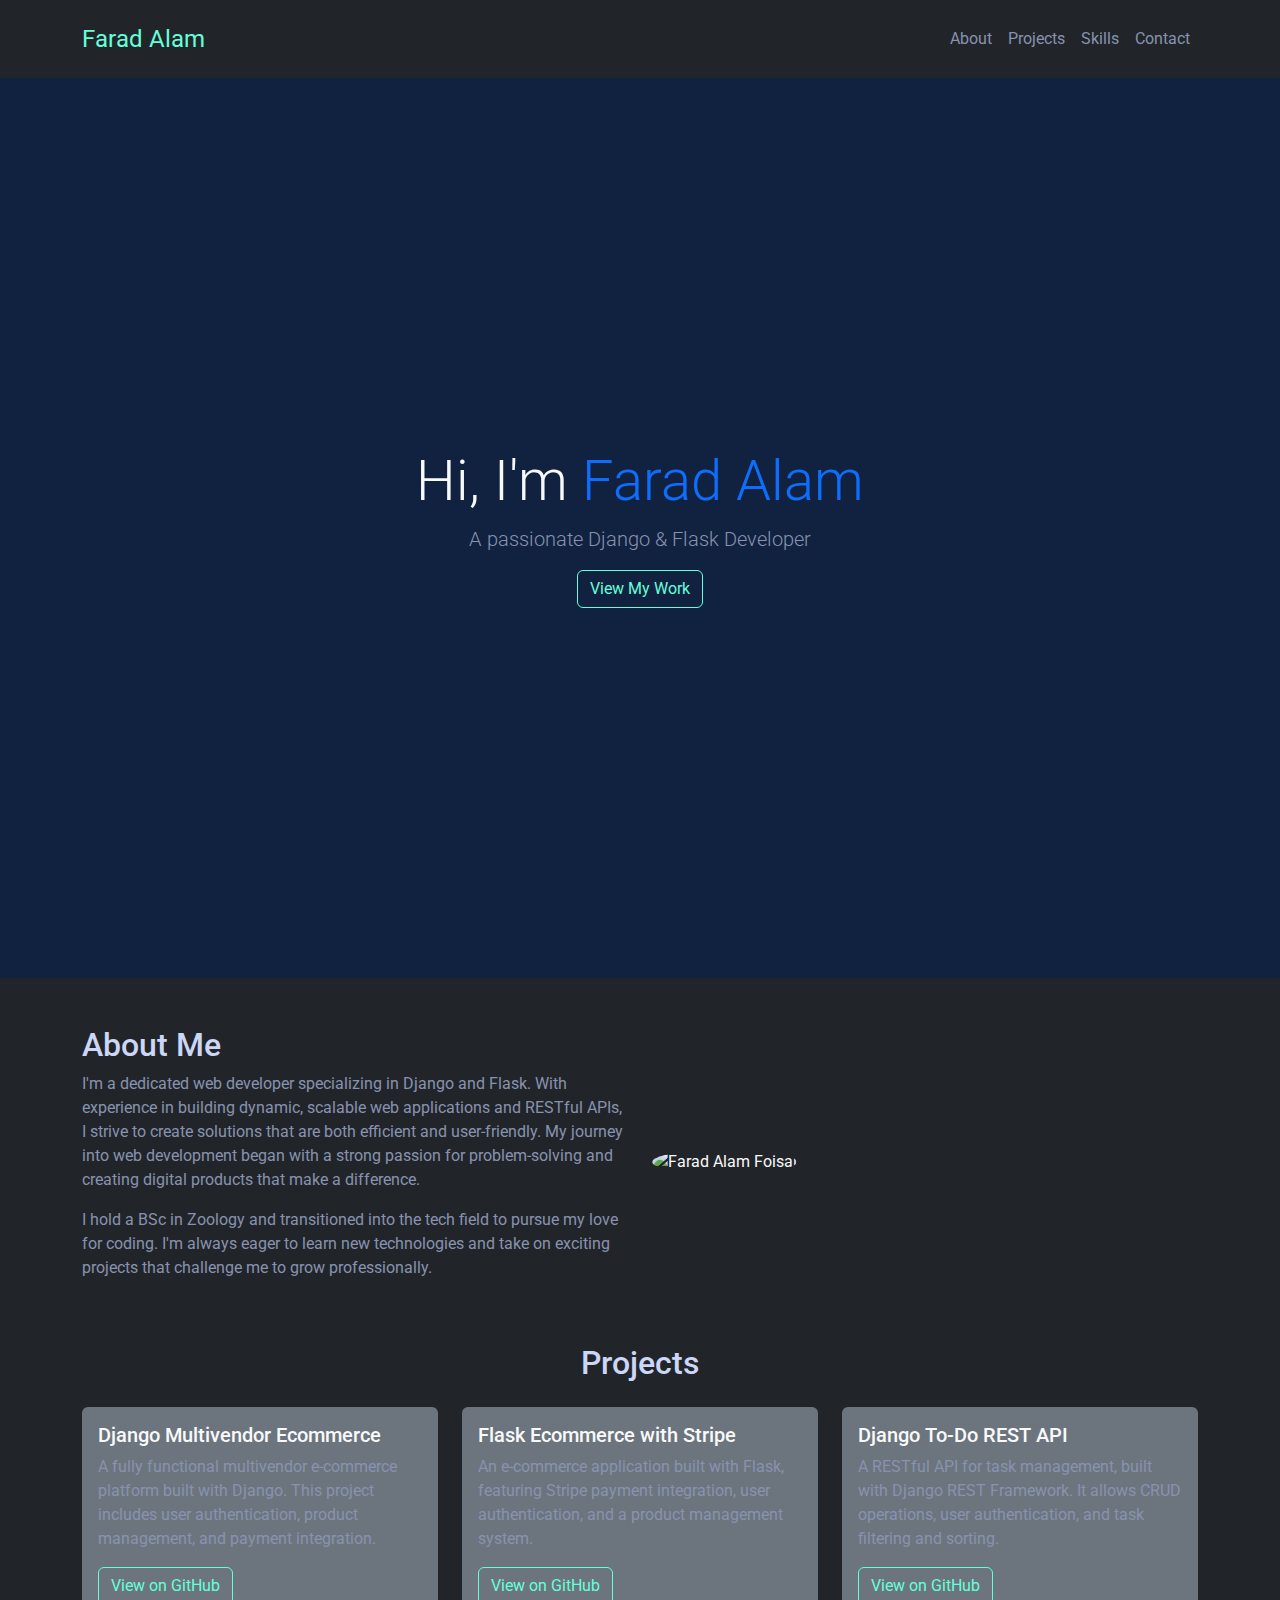
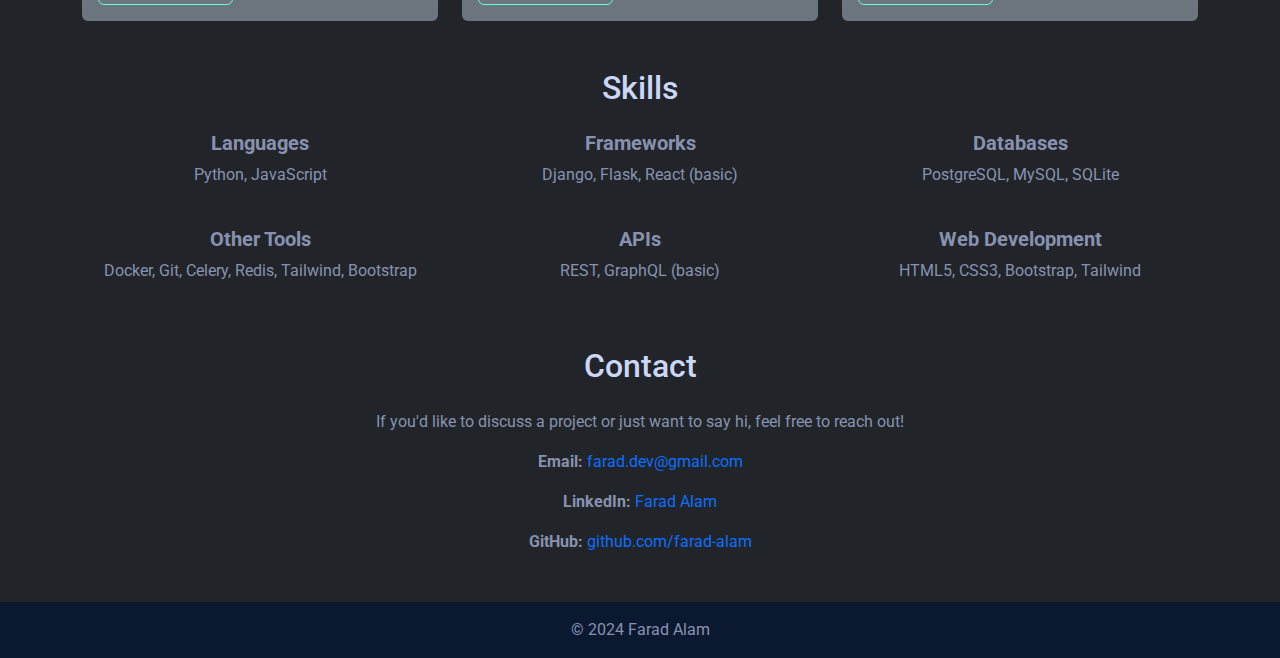
==== index.html @ edf77474 "Bsic protfolio rady" ====
<!DOCTYPE html>
<html lang="en">

<head>
    <meta charset="UTF-8">
    <meta name="viewport" content="width=device-width, initial-scale=1.0">
    <title>Farad Alam Foisal - Portfolio</title>
    <!-- Bootstrap CSS -->
    <link href="https://cdn.jsdelivr.net/npm/bootstrap@5.2.3/dist/css/bootstrap.min.css" rel="stylesheet">
    <!-- Custom CSS -->
    <link rel="stylesheet" href="styles.css">
    <!-- Google Fonts -->
    <link href="https://fonts.googleapis.com/css2?family=Roboto:wght@400;700&display=swap" rel="stylesheet">
</head>

<body class="bg-dark text-light">
    <!-- Navigation -->
    <nav class="navbar navbar-expand-lg navbar-dark">
        <div class="container">
            <a class="navbar-brand" href="#">Farad Alam</a>
            <button class="navbar-toggler" type="button" data-bs-toggle="collapse" data-bs-target="#navbarNav"
                aria-controls="navbarNav" aria-expanded="false" aria-label="Toggle navigation">
                <span class="navbar-toggler-icon"></span>
            </button>
            <div class="collapse navbar-collapse" id="navbarNav">
                <ul class="navbar-nav ms-auto">
                    <li class="nav-item">
                        <a class="nav-link" href="#about">About</a>
                    </li>
                    <li class="nav-item">
                        <a class="nav-link" href="#projects">Projects</a>
                    </li>
                    <li class="nav-item">
                        <a class="nav-link" href="#skills">Skills</a>
                    </li>
                    <li class="nav-item">
                        <a class="nav-link" href="#contact">Contact</a>
                    </li>
                </ul>
            </div>
        </div>
    </nav>

    <!-- Hero Section -->
    <header class="vh-100 d-flex justify-content-center align-items-center text-center">
        <div>
            <h1 class="display-4">Hi, I'm <span class="text-primary">Farad Alam</span></h1>
            <p class="lead">A passionate Django & Flask Developer</p>
            <a href="#projects" class="btn btn-outline-primary">View My Work</a>
        </div>
    </header>

    <!-- About Section -->
    <section id="about" class="container my-5">
        <div class="row align-items-center">
            <div class="col-lg-6">
                <h2>About Me</h2>
                <p>I'm a dedicated web developer specializing in Django and Flask. With experience in building dynamic,
                    scalable web applications and RESTful APIs, I strive to create solutions that are both efficient and
                    user-friendly. My journey into web development began with a strong passion for problem-solving and
                    creating digital products that make a difference.</p>
                <p>I hold a BSc in Zoology and transitioned into the tech field to pursue my love for coding. I'm always
                    eager to learn new technologies and take on exciting projects that challenge me to grow
                    professionally.</p>
            </div>
            <div class="col-lg-6">
                <img src="https://avatars.githubusercontent.com/u/103895201?v=4" alt="Farad Alam Foisal" class="img-fluid rounded-circle">
            </div>
        </div>
    </section>

    <!-- Projects Section -->
    <section id="projects" class="container my-5">
        <h2 class="text-center mb-4">Projects</h2>
        <div class="row">
            <!-- Project 1 -->
            <div class="col-md-4">
                <div class="card bg-secondary text-light">
                    <div class="card-body">
                        <h5 class="card-title">Django Multivendor Ecommerce</h5>
                        <p class="card-text">A fully functional multivendor e-commerce platform built with Django. This
                            project includes user authentication, product management, and payment integration.</p>
                        <a href="https://github.com/farad-alam/Multi-Vendor-Ecommerce" target="_blank"
                            class="btn btn-outline-primary">View on GitHub</a>
                    </div>
                </div>
            </div>
            <!-- Project 2 -->
            <div class="col-md-4">
                <div class="card bg-secondary text-light">
                    <div class="card-body">
                        <h5 class="card-title">Flask Ecommerce with Stripe</h5>
                        <p class="card-text">An e-commerce application built with Flask, featuring Stripe payment
                            integration, user authentication, and a product management system.</p>
                        <a href="https://github.com/farad-alam/Flask-Ecommerce" target="_blank"
                            class="btn btn-outline-primary">View on GitHub</a>
                    </div>
                </div>
            </div>
            <!-- Project 3 -->
            <div class="col-md-4">
                <div class="card bg-secondary text-light">
                    <div class="card-body">
                        <h5 class="card-title">Django To-Do REST API</h5>
                        <p class="card-text">A RESTful API for task management, built with Django REST Framework. It
                            allows CRUD operations, user authentication, and task filtering and sorting.</p>
                        <a href="https://github.com/farad-alam/Django-ToDo-REST-API" target="_blank"
                            class="btn btn-outline-primary">View on GitHub</a>
                    </div>
                </div>
            </div>
        </div>
    </section>

    <!-- Skills Section -->
    <section id="skills" class="container my-5">
        <h2 class="text-center mb-4">Skills</h2>
        <div class="row text-center">
            <div class="col-md-4">
                <h5>Languages</h5>
                <p>Python, JavaScript</p>
            </div>
            <div class="col-md-4">
                <h5>Frameworks</h5>
                <p>Django, Flask, React (basic)</p>
            </div>
            <div class="col-md-4">
                <h5>Databases</h5>
                <p>PostgreSQL, MySQL, SQLite</p>
            </div>
        </div>
        <div class="row text-center mt-4">
            <div class="col-md-4">
                <h5>Other Tools</h5>
                <p>Docker, Git, Celery, Redis, Tailwind, Bootstrap</p>
            </div>
            <div class="col-md-4">
                <h5>APIs</h5>
                <p>REST, GraphQL (basic)</p>
            </div>
            <div class="col-md-4">
                <h5>Web Development</h5>
                <p>HTML5, CSS3, Bootstrap, Tailwind</p>
            </div>
        </div>
    </section>

    <!-- Contact Section -->
    <section id="contact" class="container my-5">
        <h2 class="text-center mb-4">Contact</h2>
        <div class="text-center">
            <p>If you'd like to discuss a project or just want to say hi, feel free to reach out!</p>
            <p><strong>Email:</strong> <a href="mailto:farad.dev@gmail.com" class="text-primary">farad.dev@gmail.com</a>
            </p>
            
            <p><strong>LinkedIn:</strong> <a href="https://www.linkedin.com/in/farad-alam-foisal/" target="_blank"
                    class="text-primary">Farad Alam</a></p>
            <p><strong>GitHub:</strong> <a href="https://github.com/farad-alam" target="_blank"
                    class="text-primary">github.com/farad-alam</a></p>
        </div>
    </section>

    <!-- Footer -->
    <footer class="text-center py-3">
        <p>&copy; 2024 Farad Alam</p>
    </footer>

    <!-- Bootstrap JS -->
    <script src="https://cdn.jsdelivr.net/npm/bootstrap@5.2.3/dist/js/bootstrap.bundle.min.js"></script>
</body>

</html>
---- styles.css ----
html {
    scroll-behavior: smooth;
}

body {
    font-family: 'Roboto', sans-serif;
    background-color: #0a192f;
    color: #8892b0;
}

h1 span,
.text-primary {
    color: #64ffda;
}

a.text-primary:hover {
    text-decoration: underline;
}

.navbar {
    padding: 1rem;
}

.navbar-brand {
    font-size: 1.5rem;
    color: #64ffda;
}

.navbar-nav .nav-link {
    color: #8892b0;
    transition: color 0.3s;
}

.navbar-nav .nav-link:hover {
    color: #64ffda;
}

header {
    background-color: #112240;
}

footer {
    background-color:#0a192f;
        color: #8892b0;
    }
footer p {
    margin: 0;
}

.card {
    border: none;
    transition: transform 0.3s ease, box-shadow 0.3s ease;
}

.card:hover {
    transform: translateY(-10px);
    box-shadow: 0 15px 30px rgba(0, 0, 0, 0.2);
}

img {
    max-width: 100%;
    height: auto;
}

a.btn-outline-primary {
    color: #64ffda;
    border-color: #64ffda;
    transition: background-color 0.3s, color 0.3s, border-color 0.3s;
}

a.btn-outline-primary:hover {
    background-color: #64ffda;
    color: #0a192f;
    border-color: #64ffda;
}

h2 {
    color: #ccd6f6;
}

h5 {
    color: #8892b0;
}

p,
a {
    color: #8892b0;
}

#skills h5 {
    font-weight: bold;
}

#contact a {
    color: #64ffda;
    text-decoration: none;
}

#contact a:hover {
    text-decoration: underline;
}
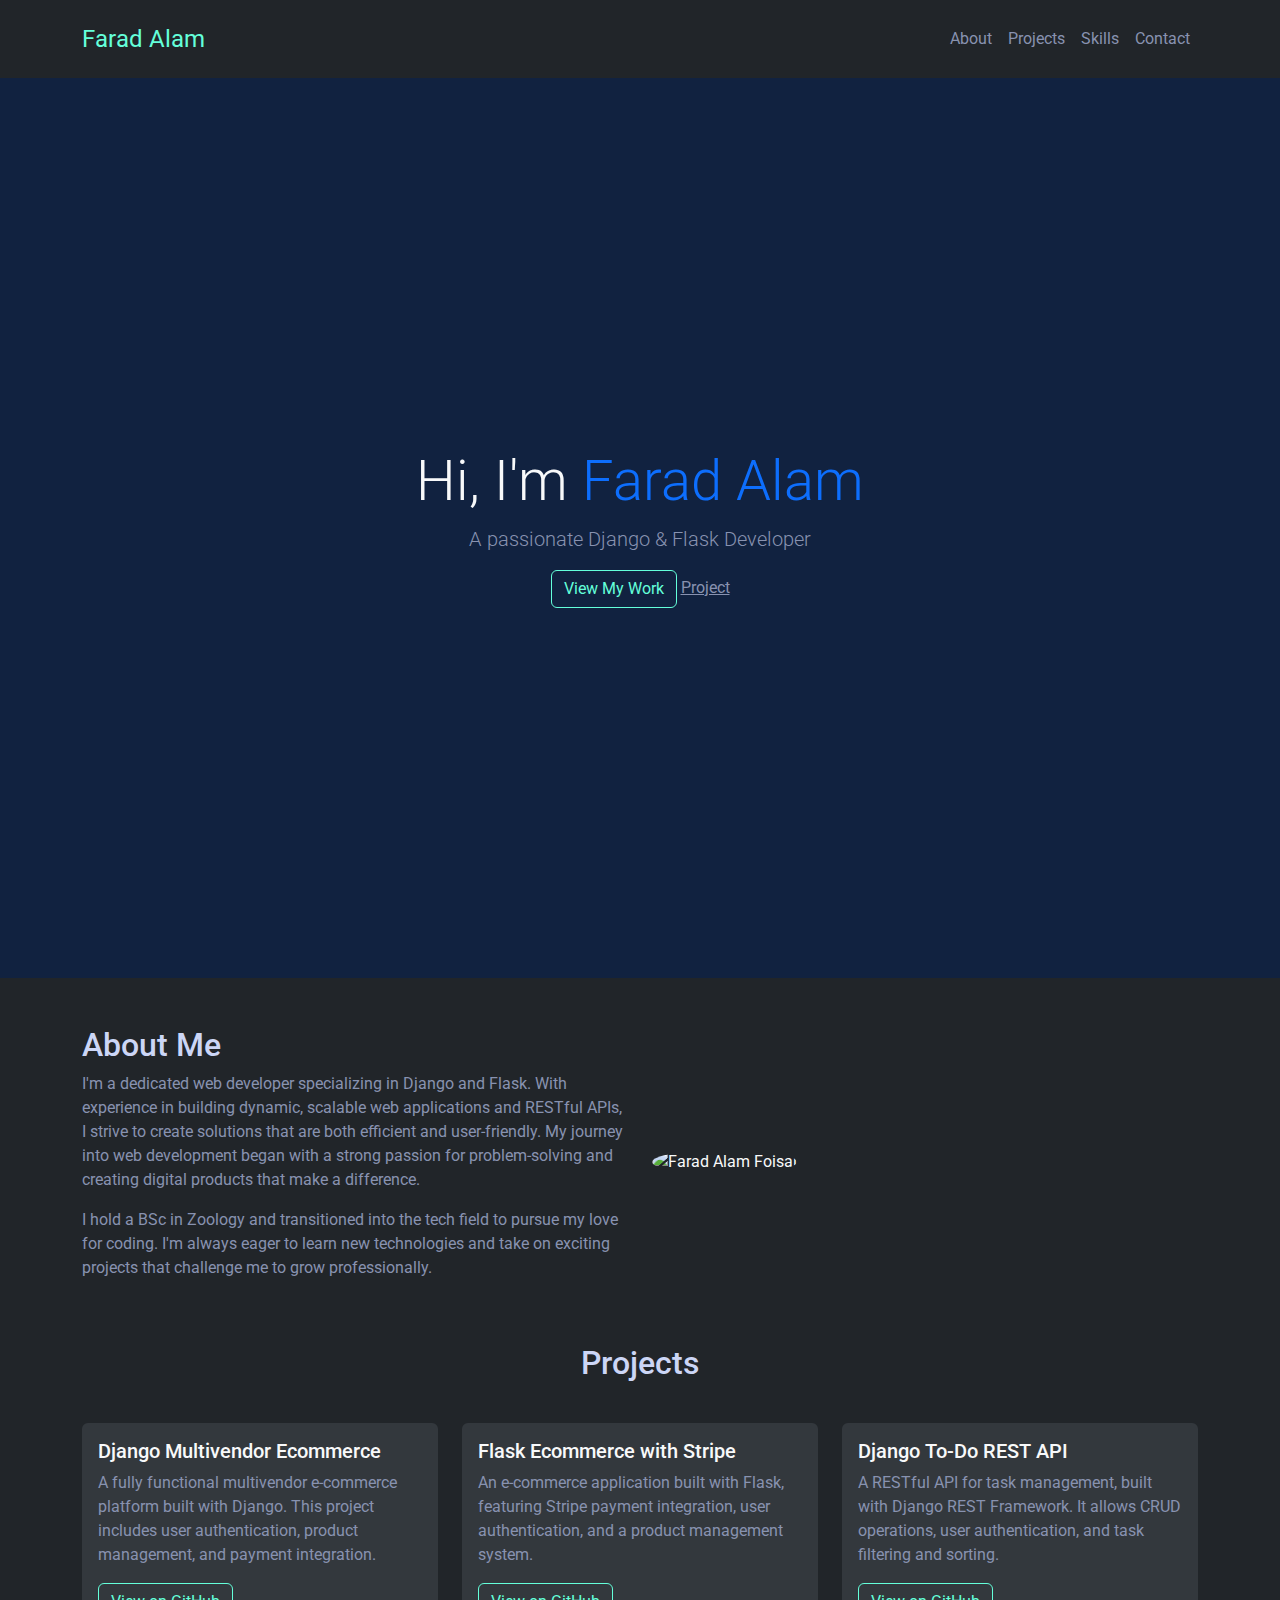
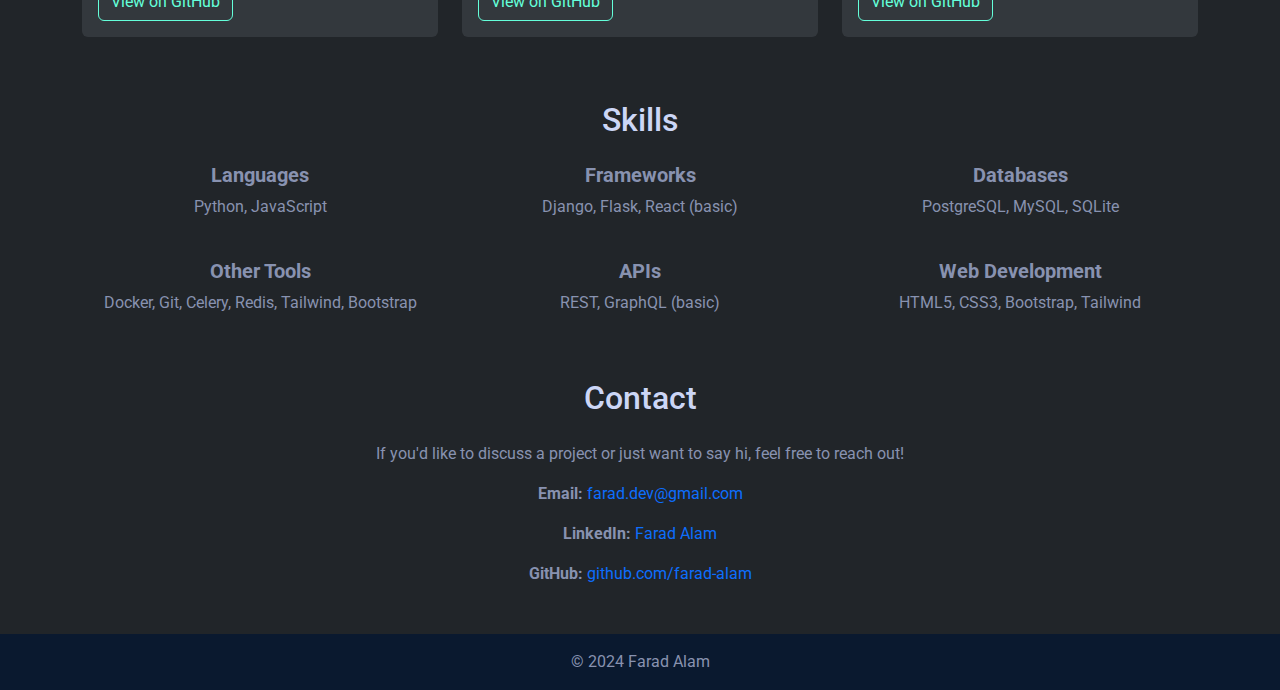
==== commit 8ee721e8: "test code" ====
--- a/index.html
+++ b/index.html
@@ -4,7 +4,7 @@
 <head>
     <meta charset="UTF-8">
     <meta name="viewport" content="width=device-width, initial-scale=1.0">
-    <title>Farad Alam Foisal - Portfolio</title>
+    <title>Farad Alam - Portfolio</title>
     <!-- Bootstrap CSS -->
     <link href="https://cdn.jsdelivr.net/npm/bootstrap@5.2.3/dist/css/bootstrap.min.css" rel="stylesheet">
     <!-- Custom CSS -->
@@ -47,6 +47,7 @@
             <h1 class="display-4">Hi, I'm <span class="text-primary">Farad Alam</span></h1>
             <p class="lead">A passionate Django & Flask Developer</p>
             <a href="#projects" class="btn btn-outline-primary">View My Work</a>
+            <a href="/project.html">Project</a>
         </div>
     </header>
 
@@ -75,7 +76,7 @@
         <div class="row">
             <!-- Project 1 -->
             <div class="col-md-4">
-                <div class="card bg-secondary text-light">
+                <div class="card bg-secondary bg-opacity-25 text-light my-3">
                     <div class="card-body">
                         <h5 class="card-title">Django Multivendor Ecommerce</h5>
                         <p class="card-text">A fully functional multivendor e-commerce platform built with Django. This
@@ -87,7 +88,7 @@
             </div>
             <!-- Project 2 -->
             <div class="col-md-4">
-                <div class="card bg-secondary text-light">
+                <div class="card bg-secondary bg-opacity-25 text-light my-3">
                     <div class="card-body">
                         <h5 class="card-title">Flask Ecommerce with Stripe</h5>
                         <p class="card-text">An e-commerce application built with Flask, featuring Stripe payment
@@ -99,7 +100,7 @@
             </div>
             <!-- Project 3 -->
             <div class="col-md-4">
-                <div class="card bg-secondary text-light">
+                <div class="card bg-secondary bg-opacity-25 text-light my-3">
                     <div class="card-body">
                         <h5 class="card-title">Django To-Do REST API</h5>
                         <p class="card-text">A RESTful API for task management, built with Django REST Framework. It
--- a/styles.css
+++ b/styles.css
@@ -54,7 +54,7 @@
 
 .card:hover {
     transform: translateY(-10px);
-    box-shadow: 0 15px 30px rgba(0, 0, 0, 0.2);
+    box-shadow: 0 15px 30px #112240;
 }
 
 img {
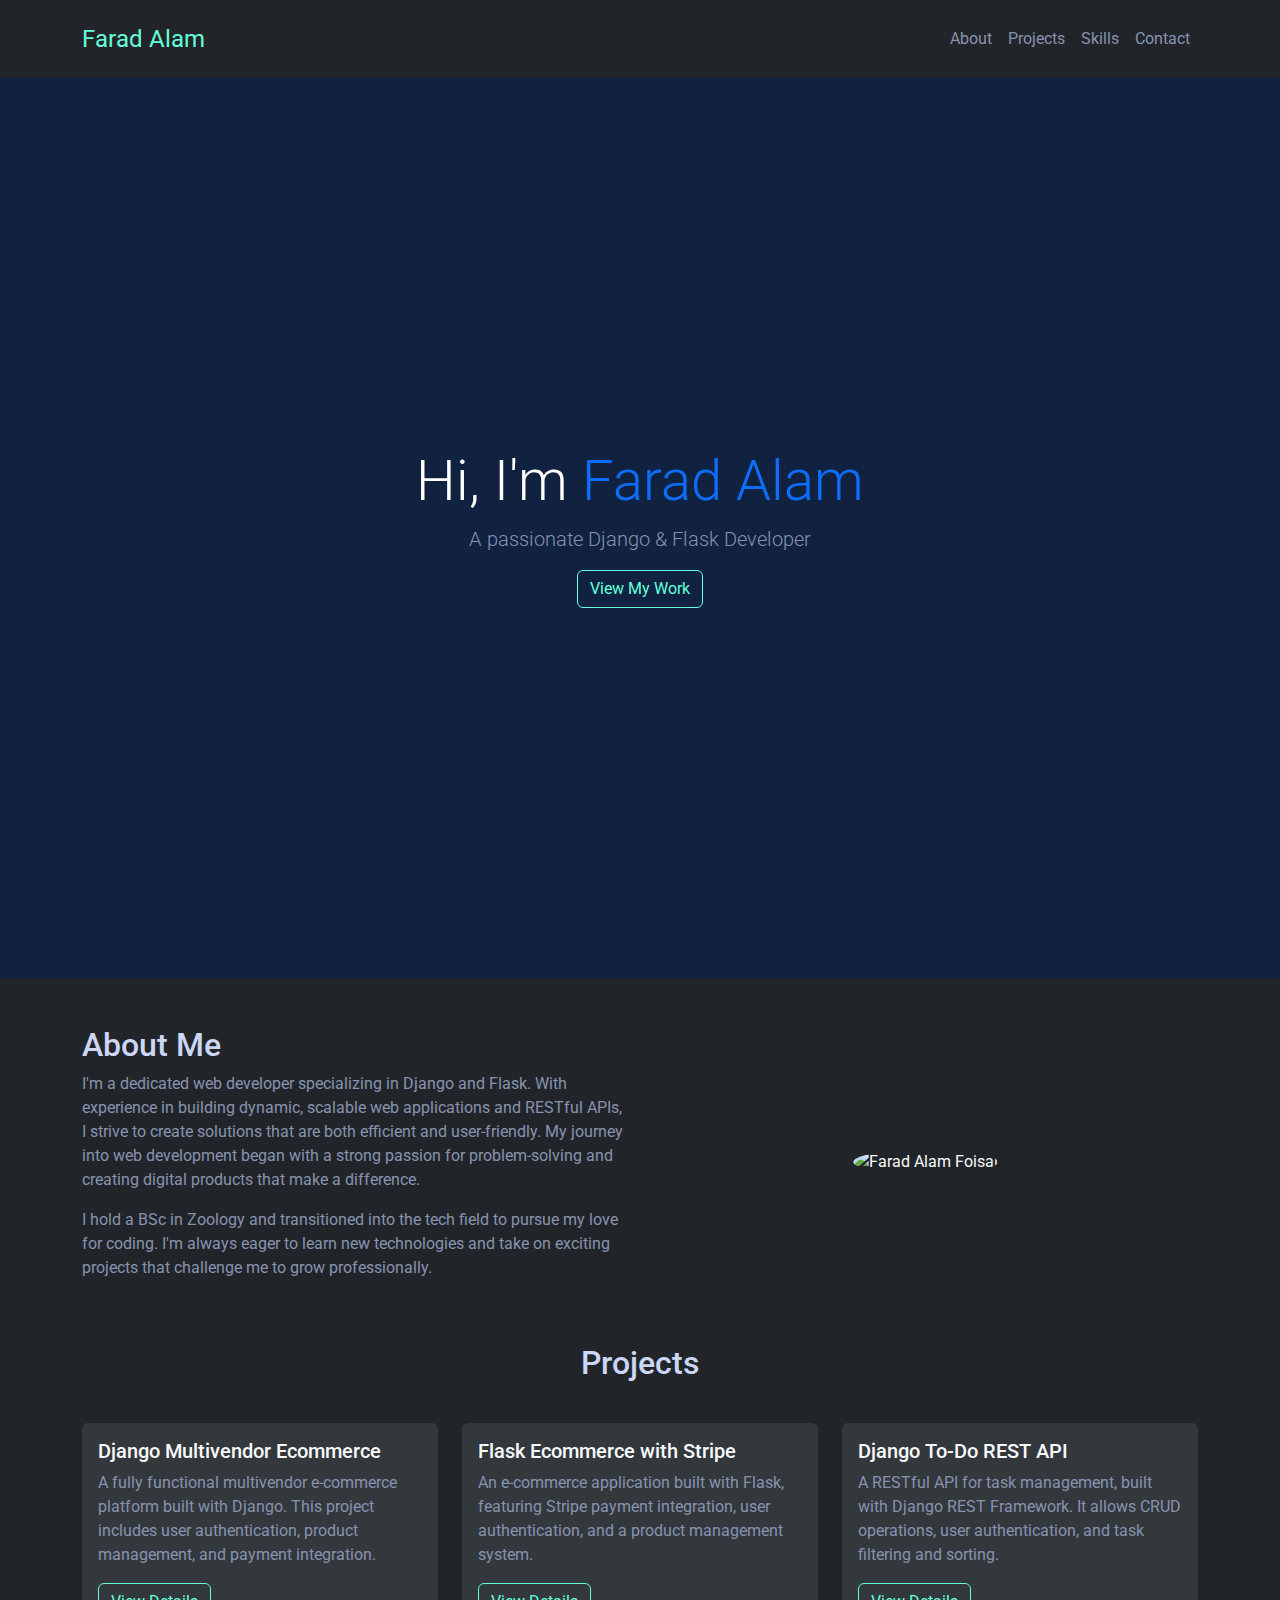
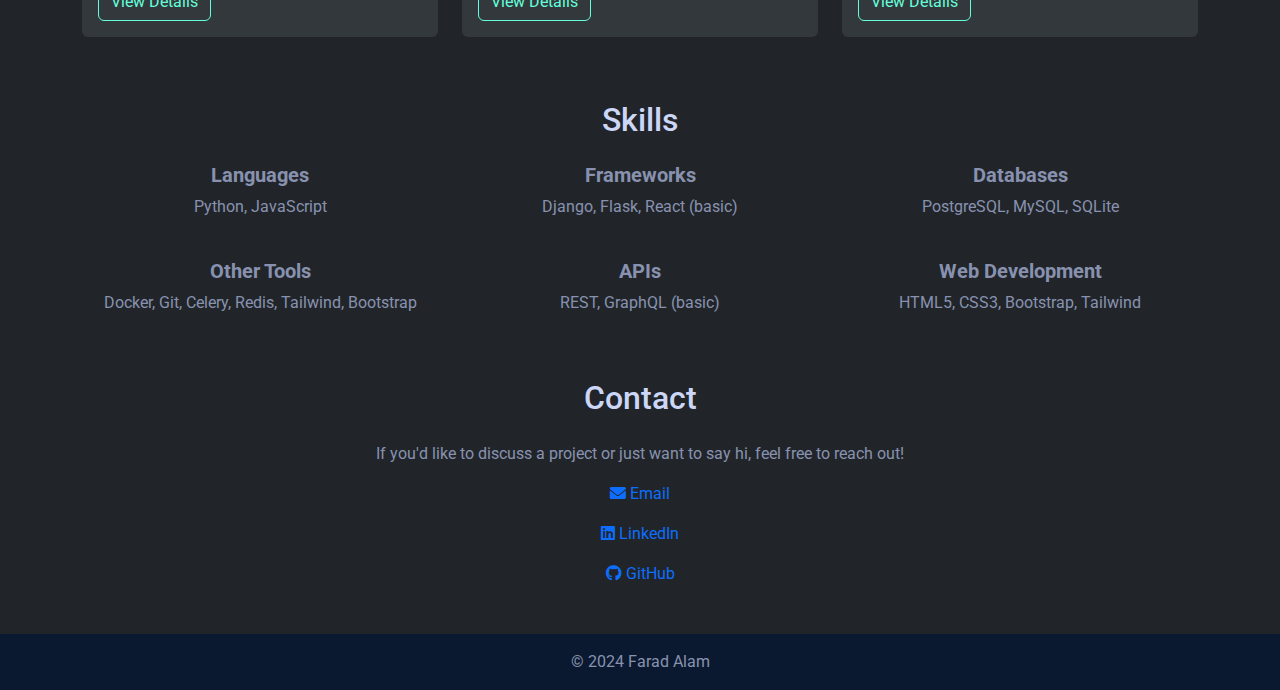
==== commit cb86e143: "projects details added" ====
--- a/index.html
+++ b/index.html
@@ -10,6 +10,7 @@
     <!-- Custom CSS -->
     <link rel="stylesheet" href="styles.css">
     <!-- Google Fonts -->
+    <link rel="stylesheet" href="https://cdnjs.cloudflare.com/ajax/libs/font-awesome/6.0.0-beta3/css/all.min.css">
     <link href="https://fonts.googleapis.com/css2?family=Roboto:wght@400;700&display=swap" rel="stylesheet">
 </head>
 
@@ -47,7 +48,6 @@
             <h1 class="display-4">Hi, I'm <span class="text-primary">Farad Alam</span></h1>
             <p class="lead">A passionate Django & Flask Developer</p>
             <a href="#projects" class="btn btn-outline-primary">View My Work</a>
-            <a href="/project.html">Project</a>
         </div>
     </header>
 
@@ -64,8 +64,8 @@
                     eager to learn new technologies and take on exciting projects that challenge me to grow
                     professionally.</p>
             </div>
-            <div class="col-lg-6">
-                <img src="https://avatars.githubusercontent.com/u/103895201?v=4" alt="Farad Alam Foisal" class="img-fluid rounded-circle">
+            <div class="col-lg-6 text-center">
+                <img id="pro-img" src="https://avatars.githubusercontent.com/u/103895201?v=4" alt="Farad Alam Foisal" class="img-fluid rounded-circle">
             </div>
         </div>
     </section>
@@ -81,8 +81,7 @@
                         <h5 class="card-title">Django Multivendor Ecommerce</h5>
                         <p class="card-text">A fully functional multivendor e-commerce platform built with Django. This
                             project includes user authentication, product management, and payment integration.</p>
-                        <a href="https://github.com/farad-alam/Multi-Vendor-Ecommerce" target="_blank"
-                            class="btn btn-outline-primary">View on GitHub</a>
+                        <a href="multivendor-ecommerce.html" target="_blank" class="btn btn-outline-primary">View Details</a>
                     </div>
                 </div>
             </div>
@@ -93,8 +92,8 @@
                         <h5 class="card-title">Flask Ecommerce with Stripe</h5>
                         <p class="card-text">An e-commerce application built with Flask, featuring Stripe payment
                             integration, user authentication, and a product management system.</p>
-                        <a href="https://github.com/farad-alam/Flask-Ecommerce" target="_blank"
-                            class="btn btn-outline-primary">View on GitHub</a>
+                        <a href="/flask-ecommerce.html" target="_blank"
+                            class="btn btn-outline-primary">View Details</a>
                     </div>
                 </div>
             </div>
@@ -105,8 +104,8 @@
                         <h5 class="card-title">Django To-Do REST API</h5>
                         <p class="card-text">A RESTful API for task management, built with Django REST Framework. It
                             allows CRUD operations, user authentication, and task filtering and sorting.</p>
-                        <a href="https://github.com/farad-alam/Django-ToDo-REST-API" target="_blank"
-                            class="btn btn-outline-primary">View on GitHub</a>
+                        <a href="/task-management-api.html" target="_blank"
+                            class="btn btn-outline-primary">View Details</a>
                     </div>
                 </div>
             </div>
@@ -151,15 +150,27 @@
         <h2 class="text-center mb-4">Contact</h2>
         <div class="text-center">
             <p>If you'd like to discuss a project or just want to say hi, feel free to reach out!</p>
-            <p><strong>Email:</strong> <a href="mailto:farad.dev@gmail.com" class="text-primary">farad.dev@gmail.com</a>
+    
+            <p>
+                <a href="mailto:farad.dev@gmail.com" target="_blank" class="text-primary">
+                    <i class="fas fa-envelope"> </i> Email
+                </a>
             </p>
-            
-            <p><strong>LinkedIn:</strong> <a href="https://www.linkedin.com/in/farad-alam-foisal/" target="_blank"
-                    class="text-primary">Farad Alam</a></p>
-            <p><strong>GitHub:</strong> <a href="https://github.com/farad-alam" target="_blank"
-                    class="text-primary">github.com/farad-alam</a></p>
+    
+            <p>
+                <a href="https://www.linkedin.com/in/farad-alam-foisal/" target="_blank" class="text-primary">
+                    <i class="fab fa-linkedin"></i> LinkedIn
+                </a>
+            </p>
+    
+            <p>
+                <a href="https://github.com/farad-alam" target="_blank" class="text-primary">
+                    <i class="fab fa-github"></i> GitHub
+                </a>
+            </p>
         </div>
     </section>
+
 
     <!-- Footer -->
     <footer class="text-center py-3">
--- a/styles.css
+++ b/styles.css
@@ -7,7 +7,9 @@
     background-color: #0a192f;
     color: #8892b0;
 }
-
+h1, h2, h3 {
+    color: white;
+}
 h1 span,
 .text-primary {
     color: #64ffda;
@@ -61,6 +63,9 @@
     max-width: 100%;
     height: auto;
 }
+#pro-img{
+    max-width: 60%;
+}
 
 a.btn-outline-primary {
     color: #64ffda;
